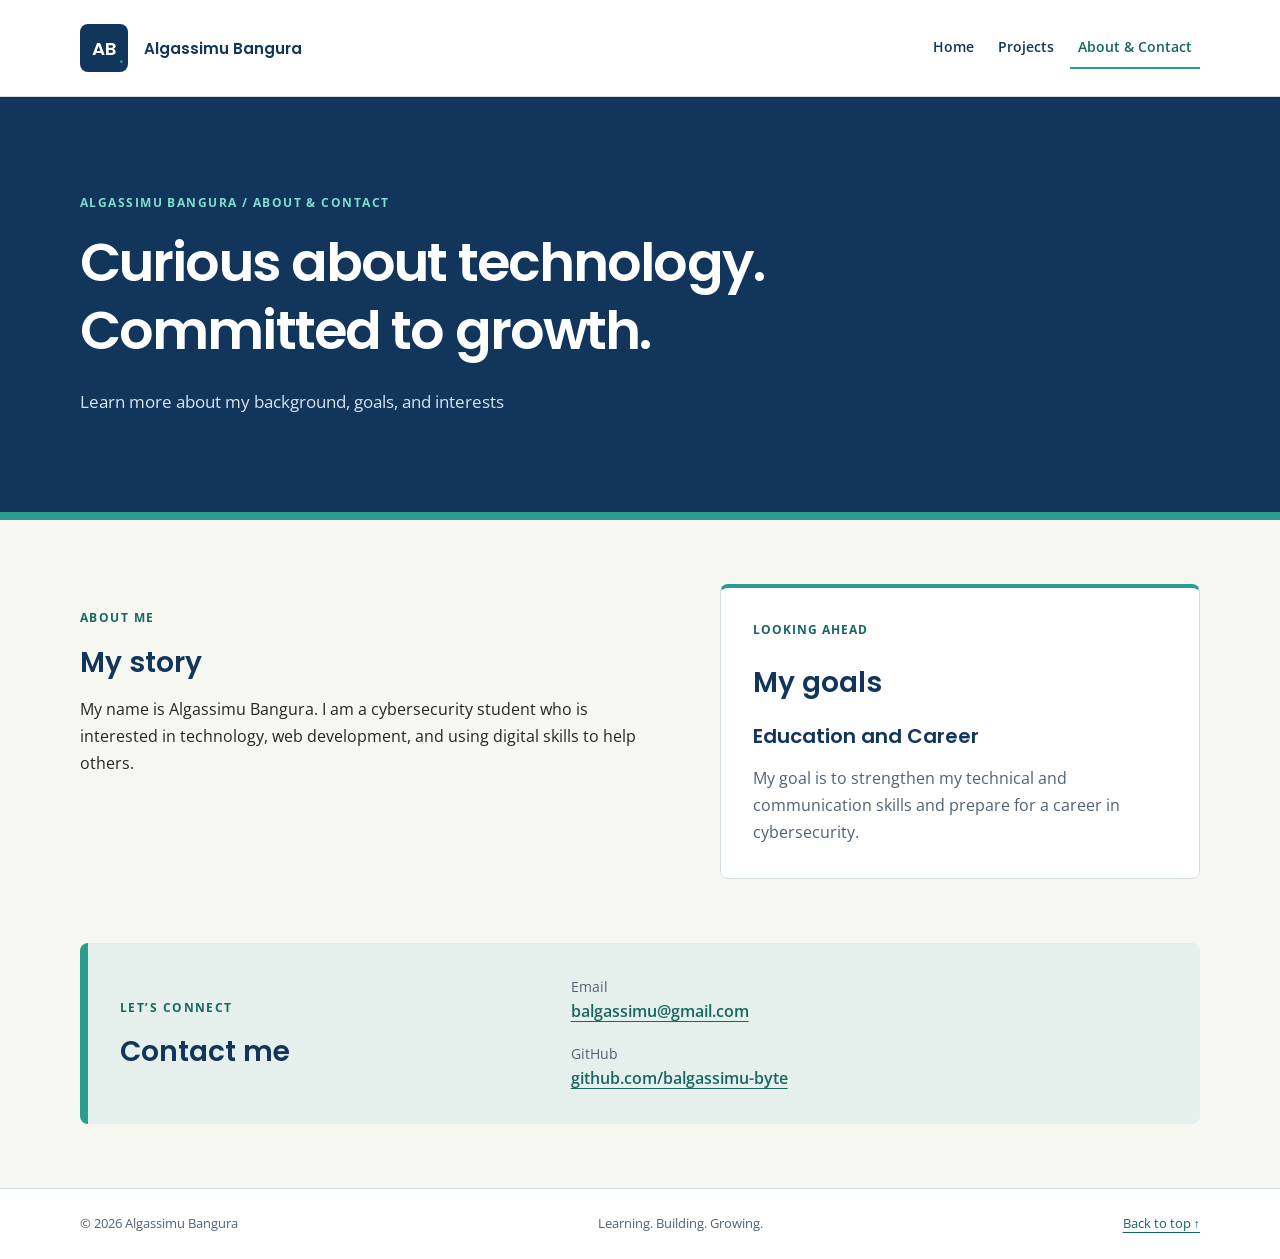
==== about.html @ 6cb027d0 "Upload portfolio website files" ====
<!DOCTYPE html>
<html lang="en">
<head>
  <meta charset="UTF-8">
  <meta name="viewport" content="width=device-width, initial-scale=1.0">
  <meta name="description" content="Learn more about my background, goals, and interests — Algassimu Bangura’s personal portfolio.">
  <title>About &amp; Contact | Algassimu Bangura</title>
  <link rel="preconnect" href="https://fonts.googleapis.com">
  <link rel="preconnect" href="https://fonts.gstatic.com" crossorigin>
  <link href="https://fonts.googleapis.com/css2?family=Open+Sans:wght@400;600;700&amp;family=Poppins:wght@500;600;700&amp;display=swap" rel="stylesheet">
  <link rel="stylesheet" href="styles.css">
</head>
<body>
  <a class="skip-link" href="#main-content">Skip to content</a>
  <header class="site-header"><div class="container header-inner"><a class="brand" href="index.html" aria-label="Algassimu Bangura home"><span class="brand-mark" aria-hidden="true">AB<span>.</span></span><span>Algassimu Bangura</span></a><nav aria-label="Main navigation"><ul><li><a href="index.html">Home</a></li><li><a href="projects.html">Projects</a></li><li><a href="about.html" aria-current="page">About &amp; Contact</a></li></ul></nav></div></header>
  <main id="main-content">
    <section class="hero" aria-labelledby="page-title"><div class="container hero-inner"><p class="eyebrow">ALGASSIMU BANGURA / ABOUT &amp; CONTACT</p><h1 id="page-title">Curious about technology.<br>Committed to growth.</h1><p class="hero-description">Learn more about my background, goals, and interests</p></div></section>
    <div class="container page-content"><div class="about-grid"><section class="story" aria-labelledby="story"><p class="eyebrow">About me</p><h2 id="story">My story</h2><p>My name is Algassimu Bangura. I am a cybersecurity student who is interested in technology, web development, and using digital skills to help others.</p></section><section class="card" id="goals" aria-labelledby="goals-title"><span class="card-number">LOOKING AHEAD</span><h2 id="goals-title">My goals</h2><article><h3>Education and Career</h3><p>My goal is to strengthen my technical and communication skills and prepare for a career in cybersecurity.</p></article></section></div><section class="contact-panel" id="contact" aria-labelledby="contact-title"><div><p class="eyebrow">Let’s connect</p><h2 id="contact-title">Contact me</h2></div><address><p><span>Email</span><a href="mailto:balgassimu@gmail.com">balgassimu@gmail.com</a></p><p><span>GitHub</span><a href="https://github.com/balgassimu-byte">github.com/balgassimu-byte</a></p></address></section></div>
  </main>
  <footer class="site-footer"><div class="container footer-inner"><p>&copy; 2026 Algassimu Bangura</p><p>Learning. Building. Growing.</p><a href="#page-title">Back to top &uarr;</a></div></footer>
</body>
</html>
---- styles.css ----
/* Milestone 2: planned palette, two Google Fonts, and an 8px spacing scale. */
:root {
  --navy: #12355b;
  --teal: #2a9d8f;
  --teal-dark: #17675e;
  --paper: #f7f7f2;
  --ink: #252525;
  --muted: #526172;
  --line: #d7e0e1;
  --white: #ffffff;
  --space-1: 8px;
  --space-2: 16px;
  --space-3: 24px;
  --space-4: 32px;
  --space-6: 48px;
  --space-8: 64px;
  --space-12: 96px;
}
* { box-sizing: border-box; }
html { scroll-behavior: smooth; }
body { margin: 0; font-family: 'Open Sans', Arial, sans-serif; color: var(--ink); background: var(--paper); line-height: 1.7; }
h1, h2, h3, .brand { font-family: 'Poppins', Arial, sans-serif; line-height: 1.25; }
h1, h2, h3, p, ul { margin: 0; }
h1 { font-size: clamp(2rem, 4.2vw, 3.5rem); letter-spacing: -.035em; font-weight: 600; }
h2 { color: var(--navy); font-size: 1.75rem; font-weight: 600; }
h3 { color: var(--navy); font-size: 1.25rem; font-weight: 600; }
a { color: var(--teal-dark); text-underline-offset: 4px; overflow-wrap: anywhere; }
a:hover { text-decoration-thickness: 2px; }
a:focus-visible { outline: 3px solid var(--teal); outline-offset: 5px; border-radius: 2px; }
.container { width: min(1120px, calc(100% - 32px)); margin-inline: auto; }
.skip-link { position: absolute; top: -100px; left: 16px; background: var(--white); padding: 16px; z-index: 10; }
.skip-link:focus { top: 8px; }
.site-header { background: var(--white); border-bottom: 1px solid var(--line); }
.header-inner { display: flex; flex-direction: column; align-items: flex-start; gap: var(--space-2); padding-block: var(--space-3); }
.brand { display: flex; align-items: center; gap: var(--space-2); color: var(--navy); font-weight: 600; text-decoration: none; font-size: .95rem; }
.brand-mark { display: grid; place-content: center; position: relative; background: var(--navy); color: white; width: 48px; height: 48px; font-size: 1.15rem; border-radius: 8px; }
.brand-mark span { position: absolute; color: var(--teal); right: 5px; bottom: 4px; }
nav { width: 100%; }
nav ul { list-style: none; padding: 0; display: flex; flex-wrap: wrap; gap: var(--space-1); }
nav a { display: block; padding: 8px; color: var(--navy); font-size: .85rem; font-weight: 600; text-decoration: none; border-bottom: 2px solid transparent; }
nav a:hover, nav a[aria-current='page'] { border-color: var(--teal); color: var(--teal-dark); }
.hero { background: var(--navy); color: var(--white); border-bottom: 8px solid var(--teal); }
.hero-inner { padding-block: var(--space-6); }
.eyebrow { font-size: .75rem; font-weight: 700; letter-spacing: .12em; text-transform: uppercase; color: var(--teal-dark); margin-bottom: var(--space-2); }
.hero .eyebrow { color: #80ddd0; }
.hero-description { max-width: 640px; margin-top: var(--space-3); color: #d8e4f0; font-size: 1.05rem; }
.hero-actions { display: flex; flex-wrap: wrap; gap: var(--space-3); align-items: center; margin-top: var(--space-4); }
.button { display: inline-flex; gap: var(--space-3); align-items: center; padding: 16px 24px; background: var(--teal); color: var(--navy); font-weight: 700; text-decoration: none; border-radius: 8px; }
.button:hover { background: #80ddd0; }
.hero-link { color: var(--white); font-weight: 600; padding-block: 8px; }
.page-content { display: grid; gap: var(--space-6); padding-block: var(--space-6); }
.intro { max-width: 720px; }
.intro p:not(.eyebrow), .story > p:not(.eyebrow) { margin-top: var(--space-2); }
.text-link { display: inline-block; margin-top: var(--space-3); font-weight: 700; }
.section-heading { display: flex; flex-direction: column; gap: var(--space-1); margin-bottom: var(--space-3); }
.section-note { color: var(--muted); font-size: .85rem; }
.card-grid, .about-grid { display: grid; grid-template-columns: minmax(0, 1fr); gap: var(--space-3); }
.card { min-width: 0; padding: var(--space-3); background: var(--white); border: 1px solid var(--line); border-top: 4px solid var(--teal); border-radius: 8px; }
.card-number { display: block; color: var(--teal-dark); font-size: .75rem; font-weight: 700; letter-spacing: .08em; margin-bottom: var(--space-3); }
.card p { margin-top: var(--space-2); color: var(--muted); }
.card h2 { margin-bottom: var(--space-3); }
.tags { list-style: none; padding: 0; display: flex; flex-wrap: wrap; gap: var(--space-1); margin-top: var(--space-3); }
.tags li { font-size: .75rem; padding: 8px 16px; border: 1px solid var(--line); border-radius: 24px; background: var(--paper); color: var(--navy); }
.skills-panel { padding: var(--space-3); border: 1px solid var(--line); border-radius: 8px; }
.skills-list { display: grid; gap: var(--space-2); padding-left: var(--space-3); margin-top: var(--space-3); }
.skills-list li::marker { color: var(--teal-dark); }
#contact { border-left: 8px solid var(--teal); }
.contact-panel { display: grid; gap: var(--space-3); padding: var(--space-3); background: #e5efeb; border-radius: 8px; }
address { font-style: normal; min-width: 0; }
address p + p { margin-top: var(--space-2); }
address span { display: block; color: var(--muted); font-size: .85rem; }
address a { font-weight: 600; }
.site-footer { background: var(--white); border-top: 1px solid var(--line); }
.footer-inner { display: flex; flex-direction: column; gap: var(--space-1); padding-block: var(--space-3); font-size: .8rem; color: var(--muted); }
/* Tablet: horizontal navigation, two-column cards and skills. */
@media (min-width: 768px) {
  .container { width: min(1120px, calc(100% - 64px)); }
  .header-inner { flex-direction: row; align-items: center; justify-content: space-between; }
  nav { width: auto; }
  .hero-inner { padding-block: var(--space-8); }
  .page-content { gap: var(--space-8); padding-block: var(--space-8); }
  .card-grid { grid-template-columns: repeat(2, minmax(0, 1fr)); }
  .card { padding: var(--space-4); }
  .section-heading { flex-direction: row; justify-content: space-between; align-items: baseline; }
  .skills-list { grid-template-columns: repeat(2, minmax(0, 1fr)); }
  .skills-panel, .contact-panel { padding: var(--space-4); }
  .footer-inner { flex-direction: row; justify-content: space-between; align-items: center; gap: var(--space-3); }
}
/* Desktop: wider hero, asymmetrical about section and side-by-side contact. */
@media (min-width: 1024px) {
  .hero-inner { padding-block: var(--space-12); }
  .about-grid { grid-template-columns: 1.2fr 1fr; gap: var(--space-8); align-items: start; }
  .story { padding-top: var(--space-3); }
  .contact-panel { grid-template-columns: 1fr 1.4fr; align-items: center; }
  .skills-list { grid-template-columns: repeat(3, minmax(0, 1fr)); }
  .section-note { font-size: .95rem; }
}
@media (prefers-reduced-motion: reduce) { html { scroll-behavior: auto; } }
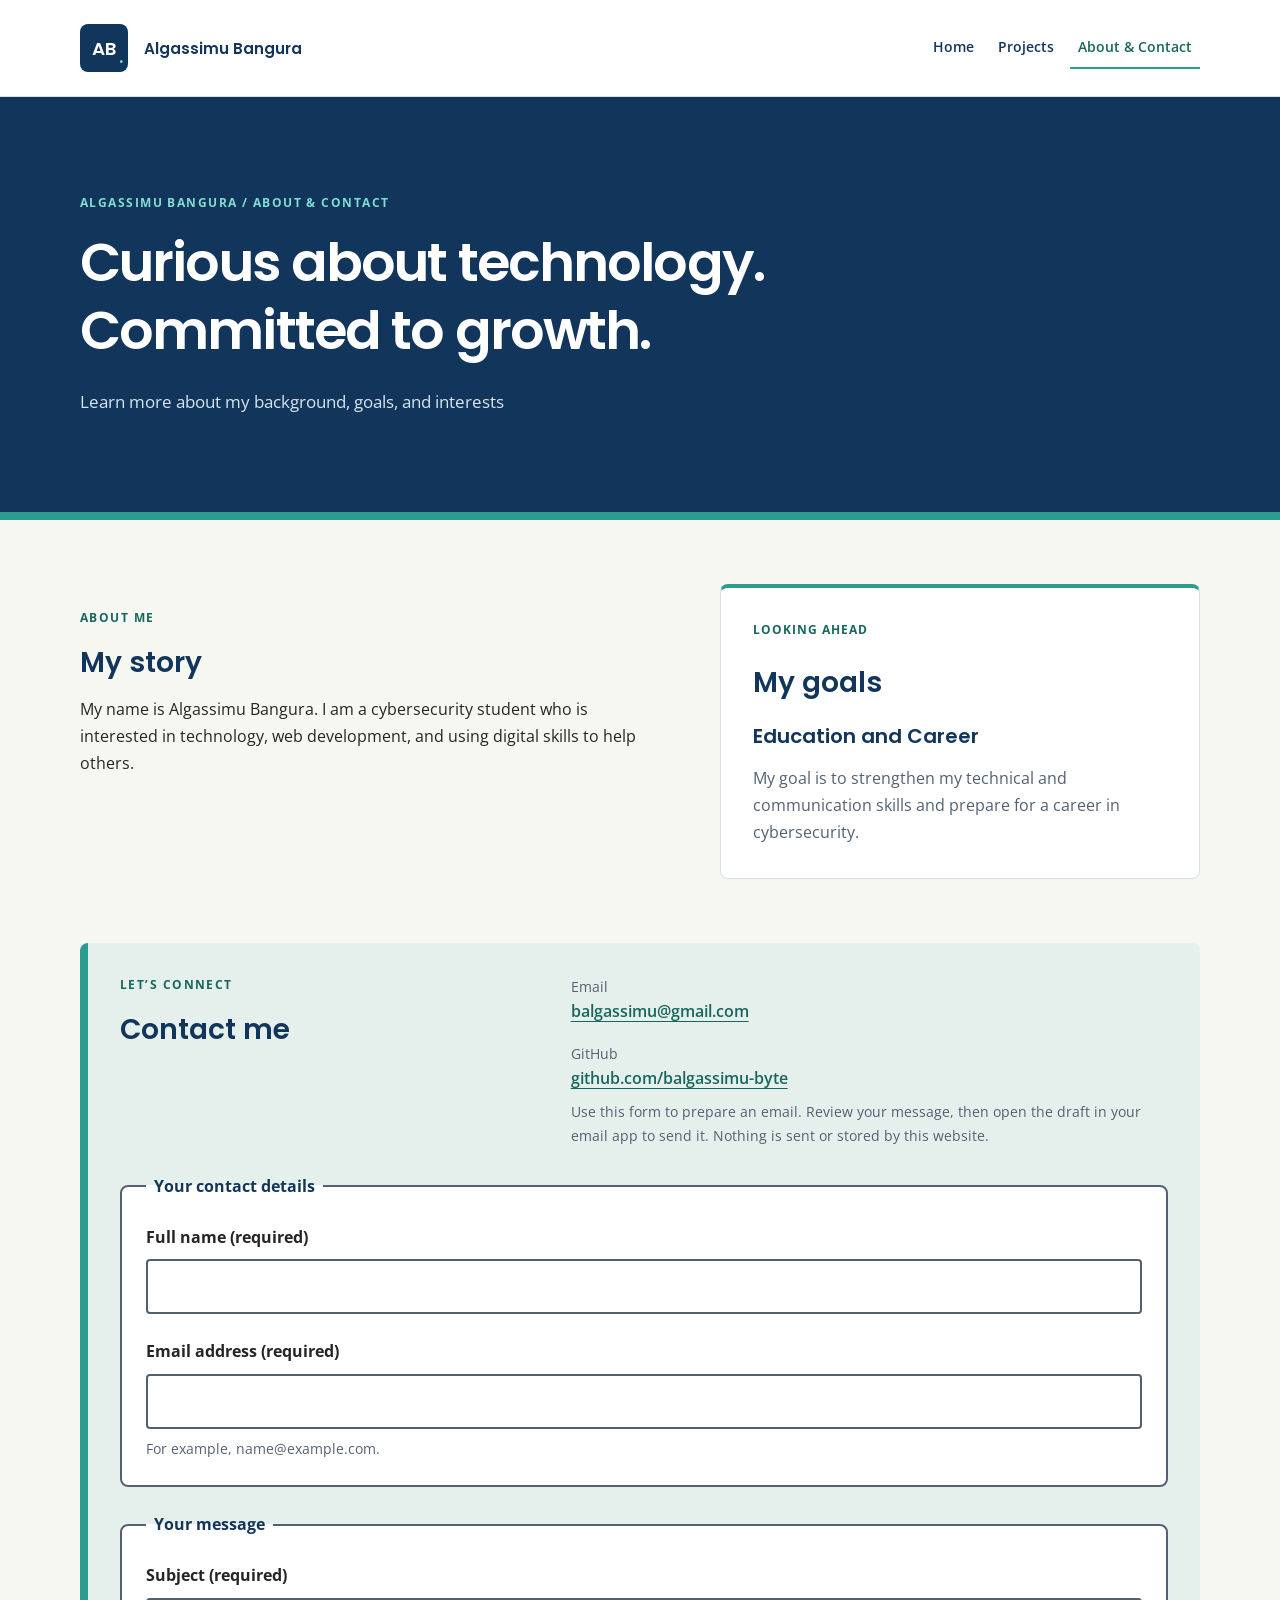
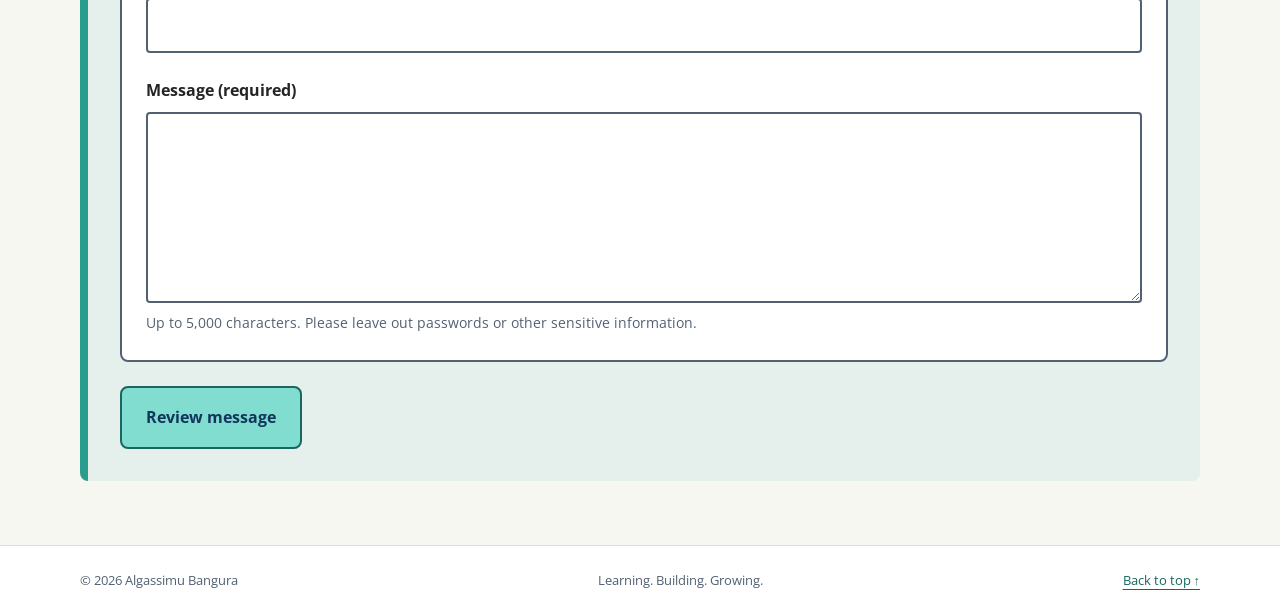
==== commit 62f3883b: "Improve portfolio accessibility, design, and contact form" ====
--- a/about.html
+++ b/about.html
@@ -13,10 +13,51 @@
 <body>
   <a class="skip-link" href="#main-content">Skip to content</a>
   <header class="site-header"><div class="container header-inner"><a class="brand" href="index.html" aria-label="Algassimu Bangura home"><span class="brand-mark" aria-hidden="true">AB<span>.</span></span><span>Algassimu Bangura</span></a><nav aria-label="Main navigation"><ul><li><a href="index.html">Home</a></li><li><a href="projects.html">Projects</a></li><li><a href="about.html" aria-current="page">About &amp; Contact</a></li></ul></nav></div></header>
-  <main id="main-content">
+  <main id="main-content" tabindex="-1">
     <section class="hero" aria-labelledby="page-title"><div class="container hero-inner"><p class="eyebrow">ALGASSIMU BANGURA / ABOUT &amp; CONTACT</p><h1 id="page-title">Curious about technology.<br>Committed to growth.</h1><p class="hero-description">Learn more about my background, goals, and interests</p></div></section>
-    <div class="container page-content"><div class="about-grid"><section class="story" aria-labelledby="story"><p class="eyebrow">About me</p><h2 id="story">My story</h2><p>My name is Algassimu Bangura. I am a cybersecurity student who is interested in technology, web development, and using digital skills to help others.</p></section><section class="card" id="goals" aria-labelledby="goals-title"><span class="card-number">LOOKING AHEAD</span><h2 id="goals-title">My goals</h2><article><h3>Education and Career</h3><p>My goal is to strengthen my technical and communication skills and prepare for a career in cybersecurity.</p></article></section></div><section class="contact-panel" id="contact" aria-labelledby="contact-title"><div><p class="eyebrow">Let’s connect</p><h2 id="contact-title">Contact me</h2></div><address><p><span>Email</span><a href="mailto:balgassimu@gmail.com">balgassimu@gmail.com</a></p><p><span>GitHub</span><a href="https://github.com/balgassimu-byte">github.com/balgassimu-byte</a></p></address></section></div>
+    <div class="container page-content"><div class="about-grid"><section class="story" aria-labelledby="story"><p class="eyebrow">About me</p><h2 id="story">My story</h2><p>My name is Algassimu Bangura. I am a cybersecurity student who is interested in technology, web development, and using digital skills to help others.</p></section><section class="card" id="goals" aria-labelledby="goals-title"><span class="card-number">LOOKING AHEAD</span><h2 id="goals-title">My goals</h2><article><h3>Education and Career</h3><p>My goal is to strengthen my technical and communication skills and prepare for a career in cybersecurity.</p></article></section></div><section class="contact-panel" id="contact" aria-labelledby="contact-title"><div><p class="eyebrow">Let’s connect</p><h2 id="contact-title">Contact me</h2></div><div class="contact-details"><address><p><span>Email</span><a href="mailto:balgassimu@gmail.com">balgassimu@gmail.com</a></p><p><span>GitHub</span><a href="https://github.com/balgassimu-byte">github.com/balgassimu-byte</a></p></address><p class="form-note" id="form-help">Use this form to prepare an email. Review your message, then open the draft in your email app to send it. Nothing is sent or stored by this website.</p></div>
+      <form id="contact-form" class="contact-form" aria-describedby="form-help" action="about.html#contact" method="get">
+        <noscript><p>JavaScript is needed to prepare the email draft. You can contact me directly using the email link above.</p></noscript>
+        <div id="error-summary" class="error-summary" role="alert" tabindex="-1" hidden></div>
+        <fieldset>
+          <legend>Your contact details</legend>
+          <div class="form-field">
+            <label for="contact-name">Full name (required)</label>
+            <input id="contact-name" name="name" autocomplete="name" required maxlength="100" aria-describedby="name-error">
+            <p class="field-error" id="name-error" hidden></p>
+          </div>
+          <div class="form-field">
+            <label for="contact-email">Email address (required)</label>
+            <input id="contact-email" name="email" type="email" autocomplete="email" required maxlength="254" aria-describedby="email-help email-error">
+            <p class="field-help" id="email-help">For example, name@example.com.</p>
+            <p class="field-error" id="email-error" hidden></p>
+          </div>
+        </fieldset>
+        <fieldset>
+          <legend>Your message</legend>
+          <div class="form-field">
+            <label for="contact-subject">Subject (required)</label>
+            <input id="contact-subject" name="subject" required maxlength="120" aria-describedby="subject-error">
+            <p class="field-error" id="subject-error" hidden></p>
+          </div>
+          <div class="form-field">
+            <label for="contact-message">Message (required)</label>
+            <textarea id="contact-message" name="message" rows="6" required maxlength="5000" aria-describedby="message-help message-error"></textarea>
+            <p class="field-help" id="message-help">Up to 5,000 characters. Please leave out passwords or other sensitive information.</p>
+            <p class="field-error" id="message-error" hidden></p>
+          </div>
+        </fieldset>
+        <button id="review-message" class="button" type="submit" disabled>Review message</button>
+        <div id="draft-preview" class="draft-preview" role="region" aria-labelledby="draft-title" tabindex="-1" hidden>
+          <h3 id="draft-title">Review your email draft</h3>
+          <p id="draft-text" class="draft-text"></p>
+          <p class="form-note">Your message has not been sent. Open the draft below, then send it from your email app.</p>
+          <a id="email-draft" class="text-link">Open email draft</a>
+        </div>
+      </form>
+      </section></div>
   </main>
   <footer class="site-footer"><div class="container footer-inner"><p>&copy; 2026 Algassimu Bangura</p><p>Learning. Building. Growing.</p><a href="#page-title">Back to top &uarr;</a></div></footer>
+  <script src="contact.js" defer></script>
 </body>
-</html>+</html>
--- a/styles.css
+++ b/styles.css
@@ -1,13 +1,16 @@
-/* Milestone 2: planned palette, two Google Fonts, and an 8px spacing scale. */
+/* Milestone 3: consistent accessible palette, typography, and 8px spacing scale. */
 :root {
   --navy: #12355b;
   --teal: #2a9d8f;
   --teal-dark: #17675e;
+  --mint: #80ddd0;
   --paper: #f7f7f2;
   --ink: #252525;
   --muted: #526172;
   --line: #d7e0e1;
   --white: #ffffff;
+  --contact-bg: #e5efeb;
+  --error: #9b1c20;
   --space-1: 8px;
   --space-2: 16px;
   --space-3: 24px;
@@ -26,15 +29,15 @@
 h3 { color: var(--navy); font-size: 1.25rem; font-weight: 600; }
 a { color: var(--teal-dark); text-underline-offset: 4px; overflow-wrap: anywhere; }
 a:hover { text-decoration-thickness: 2px; }
-a:focus-visible { outline: 3px solid var(--teal); outline-offset: 5px; border-radius: 2px; }
+a:focus-visible { outline: 3px solid var(--teal-dark); outline-offset: 5px; border-radius: 2px; }
 .container { width: min(1120px, calc(100% - 32px)); margin-inline: auto; }
 .skip-link { position: absolute; top: -100px; left: 16px; background: var(--white); padding: 16px; z-index: 10; }
 .skip-link:focus { top: 8px; }
 .site-header { background: var(--white); border-bottom: 1px solid var(--line); }
 .header-inner { display: flex; flex-direction: column; align-items: flex-start; gap: var(--space-2); padding-block: var(--space-3); }
 .brand { display: flex; align-items: center; gap: var(--space-2); color: var(--navy); font-weight: 600; text-decoration: none; font-size: .95rem; }
-.brand-mark { display: grid; place-content: center; position: relative; background: var(--navy); color: white; width: 48px; height: 48px; font-size: 1.15rem; border-radius: 8px; }
-.brand-mark span { position: absolute; color: var(--teal); right: 5px; bottom: 4px; }
+.brand-mark { display: grid; place-content: center; position: relative; background: var(--navy); color: var(--white); width: 48px; height: 48px; font-size: 1.15rem; border-radius: 8px; }
+.brand-mark span { position: absolute; color: var(--mint); right: 5px; bottom: 4px; }
 nav { width: 100%; }
 nav ul { list-style: none; padding: 0; display: flex; flex-wrap: wrap; gap: var(--space-1); }
 nav a { display: block; padding: 8px; color: var(--navy); font-size: .85rem; font-weight: 600; text-decoration: none; border-bottom: 2px solid transparent; }
@@ -42,11 +45,12 @@
 .hero { background: var(--navy); color: var(--white); border-bottom: 8px solid var(--teal); }
 .hero-inner { padding-block: var(--space-6); }
 .eyebrow { font-size: .75rem; font-weight: 700; letter-spacing: .12em; text-transform: uppercase; color: var(--teal-dark); margin-bottom: var(--space-2); }
-.hero .eyebrow { color: #80ddd0; }
+.hero .eyebrow { color: var(--mint); }
 .hero-description { max-width: 640px; margin-top: var(--space-3); color: #d8e4f0; font-size: 1.05rem; }
 .hero-actions { display: flex; flex-wrap: wrap; gap: var(--space-3); align-items: center; margin-top: var(--space-4); }
-.button { display: inline-flex; gap: var(--space-3); align-items: center; padding: 16px 24px; background: var(--teal); color: var(--navy); font-weight: 700; text-decoration: none; border-radius: 8px; }
-.button:hover { background: #80ddd0; }
+.button { display: inline-flex; gap: var(--space-3); align-items: center; padding: 16px 24px; background: var(--mint); color: var(--navy); font-weight: 700; text-decoration: none; border-radius: 8px; border: 2px solid var(--teal-dark); }
+.button:hover { background: var(--white); }
+.button:disabled { opacity: 1; cursor: not-allowed; }
 .hero-link { color: var(--white); font-weight: 600; padding-block: 8px; }
 .page-content { display: grid; gap: var(--space-6); padding-block: var(--space-6); }
 .intro { max-width: 720px; }
@@ -65,7 +69,7 @@
 .skills-list { display: grid; gap: var(--space-2); padding-left: var(--space-3); margin-top: var(--space-3); }
 .skills-list li::marker { color: var(--teal-dark); }
 #contact { border-left: 8px solid var(--teal); }
-.contact-panel { display: grid; gap: var(--space-3); padding: var(--space-3); background: #e5efeb; border-radius: 8px; }
+.contact-panel { display: grid; gap: var(--space-3); padding: var(--space-3); background: var(--contact-bg); border-radius: 8px; }
 address { font-style: normal; min-width: 0; }
 address p + p { margin-top: var(--space-2); }
 address span { display: block; color: var(--muted); font-size: .85rem; }
@@ -96,3 +100,30 @@
   .section-note { font-size: .95rem; }
 }
 @media (prefers-reduced-motion: reduce) { html { scroll-behavior: auto; } }
+
+/* Form groups use proximity and common regions; the shared tokens apply on every page. */
+[hidden] { display: none !important; }
+button, input, textarea { font: inherit; }
+button { cursor: pointer; }
+:where(a, button, input, textarea, [tabindex]):focus-visible {
+  outline: 3px solid var(--teal-dark);
+  outline-offset: 4px;
+}
+.hero :where(a, button):focus-visible { outline-color: var(--mint); }
+.contact-panel { align-items: start; }
+.contact-form { grid-column: 1 / -1; display: grid; gap: var(--space-3); min-width: 0; }
+.contact-form fieldset { margin: 0; padding: var(--space-3); border: 2px solid var(--muted); border-radius: 8px; min-width: 0; background: var(--white); }
+.contact-form legend { padding-inline: 8px; color: var(--navy); font-weight: 700; }
+.form-field + .form-field { margin-top: var(--space-3); }
+.form-field label { display: block; margin-bottom: var(--space-1); font-weight: 700; color: var(--ink); }
+.form-field input, .form-field textarea { display: block; width: 100%; max-width: 100%; min-height: 48px; padding: 12px; color: var(--ink); background: var(--white); border: 2px solid var(--muted); border-radius: 4px; }
+.form-field textarea { resize: vertical; }
+.form-field [aria-invalid="true"] { border-color: var(--error); border-width: 3px; }
+.field-help, .form-note { margin-top: var(--space-1); color: var(--muted); font-size: .9rem; }
+.field-error { color: var(--error); font-weight: 700; margin-top: var(--space-1); }
+.error-summary { color: var(--error); background: var(--white); border: 3px solid var(--error); padding: var(--space-3); border-radius: 4px; }
+.error-summary h3, .error-summary a { color: var(--error); }
+.error-summary ul { padding-left: var(--space-3); margin-top: var(--space-2); }
+.contact-form > .button { justify-self: start; }
+.draft-preview { padding: var(--space-3); background: var(--white); border: 2px solid var(--teal-dark); border-radius: 8px; }
+.draft-text { white-space: pre-wrap; overflow-wrap: anywhere; margin-top: var(--space-2); }
